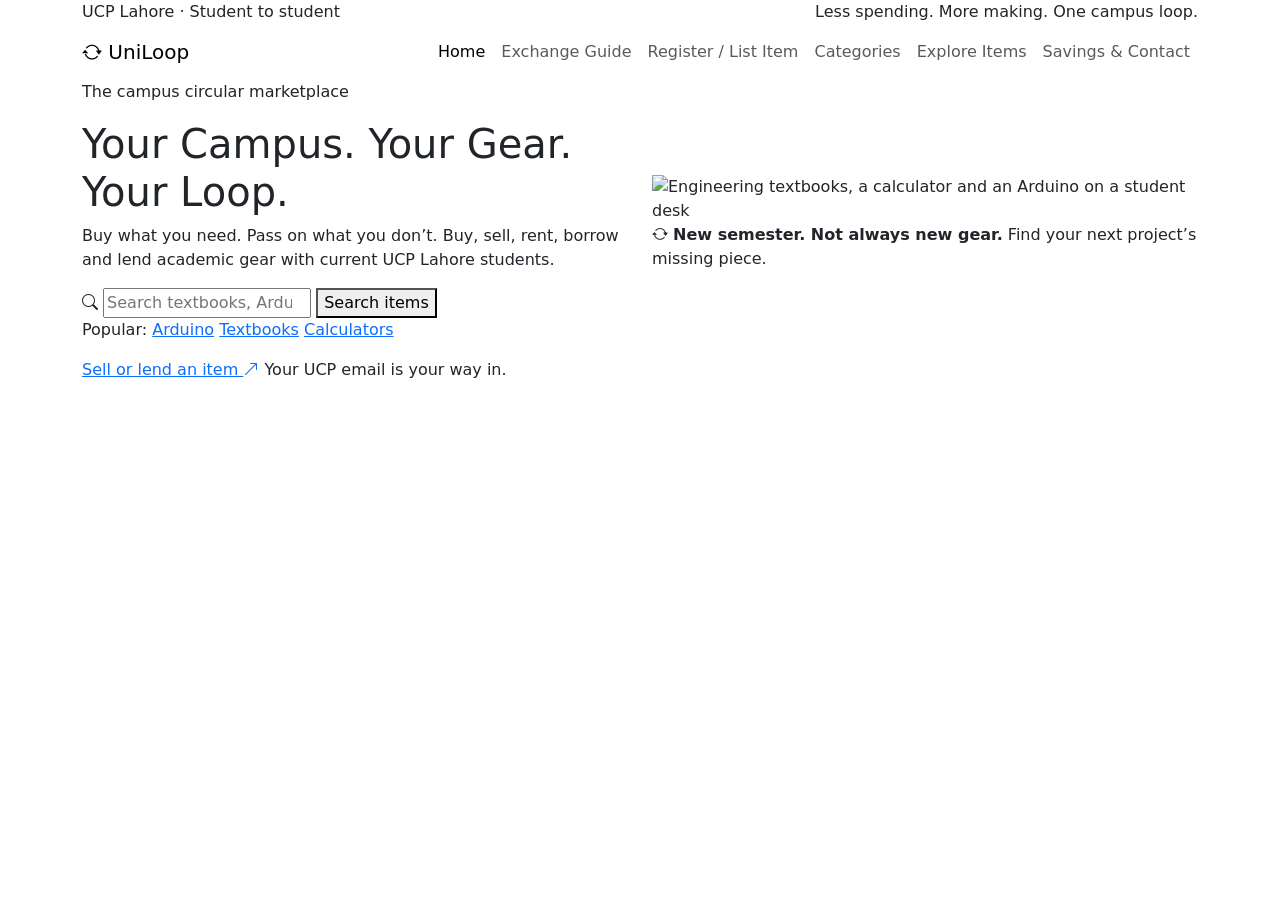
==== index.html @ 774e0bed "Added top bar, navbar and hero section to home page" ====
<!DOCTYPE html>
<html lang="en">

<head>
    <meta charset="UTF-8">
    <meta name="viewport" content="width=device-width, initial-scale=1">
    <title>UniLoop | Home</title>
    <meta name="description" content="UniLoop is a student-to-student marketplace for current UCP Lahore students.">

    <!-- Fonts, Bootstrap and Bootstrap Icons -->
    <link rel="preconnect" href="https://fonts.googleapis.com">
    <link rel="preconnect" href="https://fonts.gstatic.com" crossorigin>
    <link href="https://fonts.googleapis.com/css2?family=Inter:wght@400;500;600;700;800&display=swap" rel="stylesheet">
    <link href="https://cdn.jsdelivr.net/npm/bootstrap@5.3.3/dist/css/bootstrap.min.css" rel="stylesheet">
    <link href="https://cdn.jsdelivr.net/npm/bootstrap-icons@1.11.3/font/bootstrap-icons.min.css" rel="stylesheet">

    <!-- Index.html own stylesheet -->
    <link rel="stylesheet" href="css/home.css">
</head>

<body>

    <!-- PART 1: Top bar, navigation and hero -->

    <div class="topbar">
        <div class="container d-flex justify-content-between align-items-center">
            <span class="topbar-left">UCP Lahore · Student to student</span>
            <span class="topbar-right d-none d-md-inline">Less spending. More making. One campus loop.</span>
        </div>
    </div>

    <header class="site-header">
        <nav class="navbar navbar-expand-lg">
            <div class="container">
                <a class="navbar-brand brand" href="index.html">
                    <span class="brand-mark"><i class="bi bi-arrow-repeat"></i></span>
                    <span class="brand-name">UniLoop</span>
                </a>

                <button class="navbar-toggler" type="button" data-bs-toggle="collapse" data-bs-target="#mainNav"
                    aria-controls="mainNav" aria-expanded="false" aria-label="Toggle navigation">
                    <span class="navbar-toggler-icon"></span>
                </button>

                <div class="collapse navbar-collapse" id="mainNav">
                    <ul class="navbar-nav ms-auto">
                        <li class="nav-item"><a class="nav-link active" aria-current="page" href="index.html">Home</a>
                        </li>
                        <li class="nav-item"><a class="nav-link" href="media.html">Exchange Guide</a></li>
                        <li class="nav-item"><a class="nav-link" href="register.html">Register / List Item</a></li>
                        <li class="nav-item"><a class="nav-link" href="services.html">Categories</a></li>
                        <li class="nav-item"><a class="nav-link" href="portfolio.html">Explore Items</a></li>
                        <li class="nav-item"><a class="nav-link" href="contact.html">Savings &amp; Contact</a></li>
                    </ul>
                </div>
            </div>
        </nav>
    </header>

    <main>

        <section class="hero">
            <div class="container">
                <div class="row align-items-center gy-5">

                    <div class="col-lg-6">
                        <p class="eyebrow">The campus circular marketplace</p>
                        <h1 class="hero-title">Your Campus. Your Gear. <span class="accent">Your Loop.</span></h1>
                        <p class="hero-lead">Buy what you need. Pass on what you don’t. Buy, sell, rent, borrow and lend
                            academic
                            gear with current UCP Lahore students.</p>

                        <form class="search-box" action="portfolio.html" role="search">
                            <i class="bi bi-search search-icon"></i>
                            <input type="search" class="search-input" name="q"
                                placeholder="Search textbooks, Arduino, calculators…" aria-label="Search items">
                            <button type="submit" class="btn-search">Search items</button>
                        </form>

                        <p class="popular">
                            <span class="popular-label">Popular:</span>
                            <a href="portfolio.html">Arduino</a>
                            <a href="portfolio.html">Textbooks</a>
                            <a href="portfolio.html">Calculators</a>
                        </p>

                        <div class="hero-actions">
                            <a href="register.html" class="btn-outline-soft">Sell or lend an item <i
                                    class="bi bi-arrow-up-right"></i></a>
                            <span class="hero-hint">Your UCP email is your way in.</span>
                        </div>
                    </div>

                    <div class="col-lg-6">
                        <figure class="hero-figure">
                            <img src="images/Campus gear still life.png"
                                alt="Engineering textbooks, a calculator and an Arduino on a student desk"
                                class="hero-img">
                            <figcaption class="hero-note">
                                <span class="note-icon"><i class="bi bi-arrow-repeat"></i></span>
                                <span class="note-text">
                                    <strong>New semester. Not always new gear.</strong>
                                    <span>Find your next project’s missing piece.</span>
                                </span>
                            </figcaption>
                        </figure>
                    </div>

                </div>
            </div>
        </section>
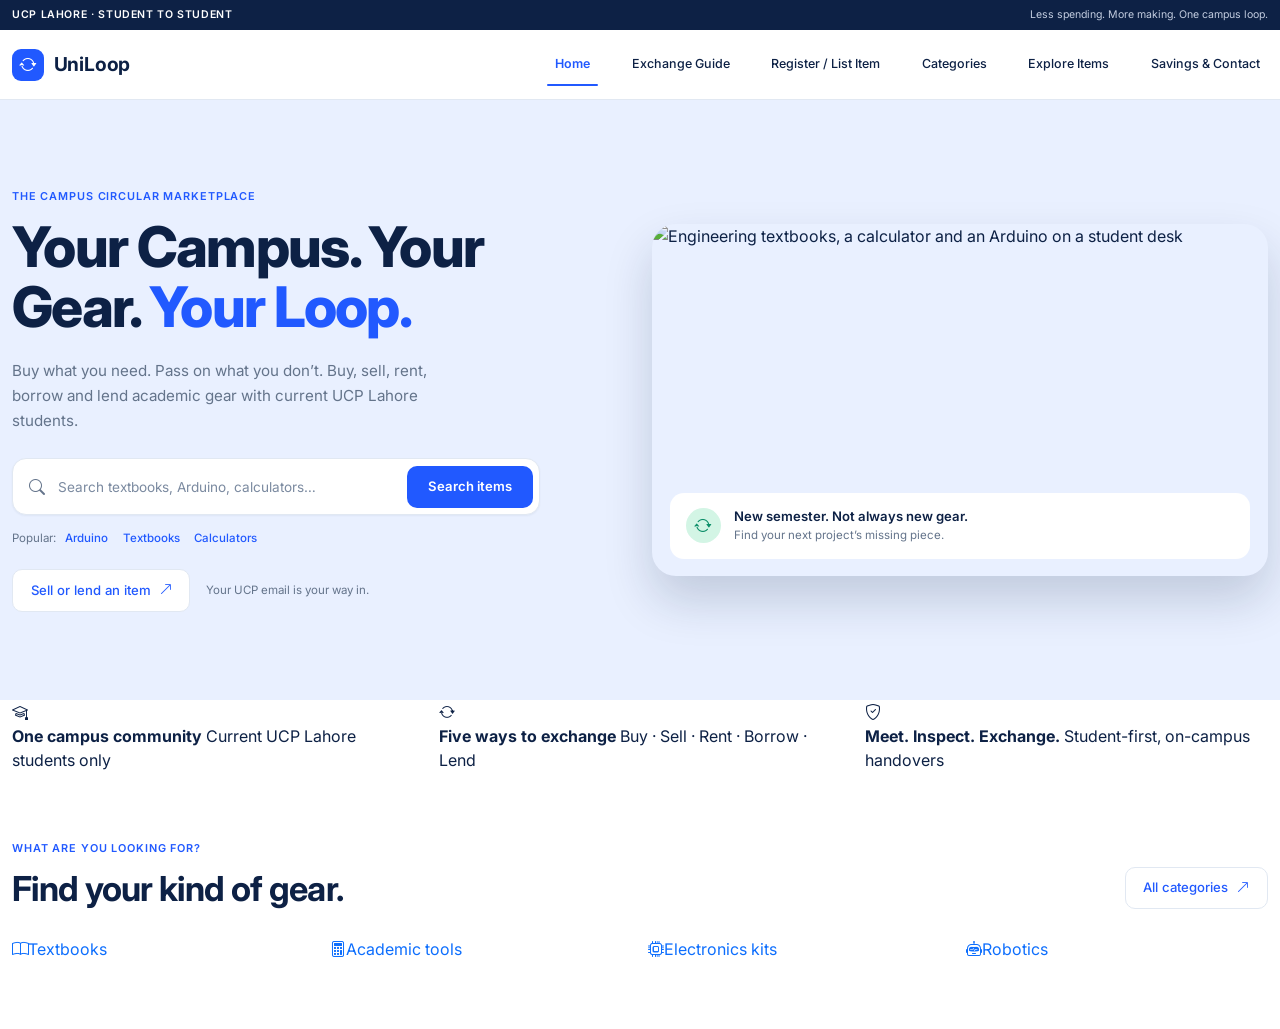
==== commit 4de4652e: "Added trust strip and category cards  with hover effect" ====
--- a/index.html
+++ b/index.html
@@ -108,4 +108,66 @@
 
                 </div>
             </div>
+        </section>
+
+        <!-- PART 2: Trust strip and categories -->
+
+        <section class="trust-strip">
+            <div class="container">
+                <div class="row gy-3">
+                    <div class="col-md-4">
+                        <div class="trust-item">
+                            <i class="bi bi-mortarboard trust-icon"></i>
+                            <div>
+                                <strong>One campus community</strong>
+                                <span>Current UCP Lahore students only</span>
+                            </div>
+                        </div>
+                    </div>
+                    <div class="col-md-4">
+                        <div class="trust-item">
+                            <i class="bi bi-arrow-repeat trust-icon"></i>
+                            <div>
+                                <strong>Five ways to exchange</strong>
+                                <span>Buy · Sell · Rent · Borrow · Lend</span>
+                            </div>
+                        </div>
+                    </div>
+                    <div class="col-md-4">
+                        <div class="trust-item">
+                            <i class="bi bi-shield-check trust-icon"></i>
+                            <div>
+                                <strong>Meet. Inspect. Exchange.</strong>
+                                <span>Student-first, on-campus handovers</span>
+                            </div>
+                        </div>
+                    </div>
+                </div>
+            </div>
+        </section>
+
+        <section class="section categories">
+            <div class="container">
+                <div class="section-head">
+                    <div>
+                        <p class="eyebrow">What are you looking for?</p>
+                        <h2 class="section-title">Find your kind of gear.</h2>
+                    </div>
+                    <a href="services.html" class="btn-outline-soft">All categories <i
+                            class="bi bi-arrow-up-right"></i></a>
+                </div>
+
+                <div class="row row-cols-2 row-cols-sm-3 row-cols-md-4 row-cols-lg-7 g-3">
+                    <div class="col"><a href="services.html" class="category-tile"><i
+                                class="bi bi-book"></i><span>Textbooks</span></a></div>
+                    <div class="col"><a href="services.html" class="category-tile"><i
+                                class="bi bi-calculator"></i><span>Academic
+                                tools</span></a></div>
+                    <div class="col"><a href="services.html" class="category-tile"><i
+                                class="bi bi-cpu"></i><span>Electronics
+                                kits</span></a></div>
+                    <div class="col"><a href="services.html" class="category-tile"><i
+                                class="bi bi-robot"></i><span>Robotics</span></a></div>
+                </div>
+            </div>
         </section>
--- a/css/home.css
+++ b/css/home.css
@@ -0,0 +1,369 @@
+/* home.css */
+
+/* Design tokens */
+:root {
+    --navy: #0d2145;
+    --blue: #2159ff;
+    --blue-dark: #1a47d1;
+    --ink: #0d2145;
+    --muted: #64748b;
+    --hero-bg: #e9f0ff;
+    --tile-bg: #f2f6fc;
+    --soft-bg: #f5f8fe;
+    --line: #e1e8f2;
+    --mint: #d3f5e5;
+    --mint-ink: #0b6b44;
+    --white: #ffffff;
+    --radius-lg: 22px;
+    --radius-md: 14px;
+    --radius-sm: 10px;
+    --shadow-soft: 0 1px 2px rgba(13, 33, 69, 0.05);
+    --shadow-lift: 0 18px 36px rgba(13, 33, 69, 0.14);
+}
+
+/* Base */
+html {
+    scroll-behavior: smooth;
+}
+
+body {
+    font-family: "Inter", system-ui, -apple-system, "Segoe UI", Roboto, sans-serif;
+    color: var(--ink);
+    background: var(--white);
+    -webkit-font-smoothing: antialiased;
+}
+
+a {
+    text-decoration: none;
+}
+
+.container {
+    max-width: 1280px;
+}
+
+img {
+    max-width: 100%;
+}
+
+:focus-visible {
+    outline: 3px solid var(--blue);
+    outline-offset: 3px;
+}
+
+/* Shared small pieces */
+.eyebrow {
+    font-size: 0.68rem;
+    font-weight: 600;
+    letter-spacing: 0.08em;
+    text-transform: uppercase;
+    color: var(--blue);
+    margin-bottom: 0.75rem;
+}
+
+.section {
+    padding: 4.25rem 0;
+}
+
+.section-head {
+    display: flex;
+    flex-wrap: wrap;
+    align-items: flex-end;
+    justify-content: space-between;
+    gap: 1rem;
+    margin-bottom: 1.75rem;
+}
+
+.section-title {
+    font-size: clamp(1.7rem, 3vw, 2.15rem);
+    font-weight: 700;
+    letter-spacing: -0.02em;
+    margin: 0;
+}
+
+.section-sub {
+    color: var(--muted);
+    font-size: 0.9rem;
+    margin: 0.5rem 0 0;
+}
+
+.btn-outline-soft {
+    display: inline-flex;
+    align-items: center;
+    gap: 0.5rem;
+    padding: 0.65rem 1.1rem;
+    font-size: 0.82rem;
+    font-weight: 500;
+    color: var(--blue);
+    background: var(--white);
+    border: 1px solid var(--line);
+    border-radius: var(--radius-sm);
+    white-space: nowrap;
+    transition: background 0.2s ease, border-color 0.2s ease, color 0.2s ease;
+}
+
+.btn-outline-soft:hover {
+    background: var(--blue);
+    border-color: var(--blue);
+    color: var(--white);
+}
+
+/* PART 1: Top bar, navigation, hero  */
+
+/* Top bar */
+.topbar {
+    background: var(--navy);
+    color: var(--white);
+    font-size: 0.66rem;
+    padding: 0.45rem 0;
+}
+
+.topbar-left {
+    font-weight: 600;
+    letter-spacing: 0.06em;
+    text-transform: uppercase;
+}
+
+.topbar-right {
+    color: #c3cde0;
+}
+
+/* Header and nav */
+.site-header {
+    background: var(--white);
+    position: sticky;
+    top: 0;
+    z-index: 1030;
+    border-bottom: 1px solid var(--line);
+}
+
+.site-header .navbar {
+    padding: 0.85rem 0;
+}
+
+.brand {
+    display: inline-flex;
+    align-items: center;
+    gap: 0.6rem;
+    color: var(--navy);
+    font-size: 1.2rem;
+    font-weight: 700;
+    letter-spacing: -0.01em;
+}
+
+.brand:hover {
+    color: var(--navy);
+}
+
+.brand-mark {
+    display: inline-flex;
+    align-items: center;
+    justify-content: center;
+    width: 2rem;
+    height: 2rem;
+    font-size: 1.1rem;
+    color: var(--white);
+    background: var(--blue);
+    border-radius: 9px;
+}
+
+.site-header .nav-link {
+    position: relative;
+    padding: 0.4rem 0;
+    margin-left: 1.6rem;
+    font-size: 0.78rem;
+    font-weight: 500;
+    color: var(--navy);
+}
+
+.site-header .nav-link:hover {
+    color: var(--blue);
+}
+
+.site-header .nav-link.active {
+    color: var(--blue);
+    font-weight: 600;
+}
+
+.site-header .nav-link.active::after {
+    content: "";
+    position: absolute;
+    left: 0;
+    right: 0;
+    bottom: -0.35rem;
+    height: 2px;
+    background: var(--blue);
+    border-radius: 2px;
+}
+
+.navbar-toggler {
+    border: 1px solid var(--line);
+}
+
+.navbar-toggler:focus {
+    box-shadow: 0 0 0 3px rgba(33, 89, 255, 0.25);
+}
+
+/* Hero */
+.hero {
+    background: var(--hero-bg);
+    padding: 5.5rem 0;
+}
+
+.hero-title {
+    max-width: 30rem;
+    font-size: clamp(2.4rem, 5vw, 3.5rem);
+    font-weight: 800;
+    line-height: 1.08;
+    letter-spacing: -0.03em;
+    margin-bottom: 1.25rem;
+}
+
+.hero-title .accent {
+    color: var(--blue);
+}
+
+.hero-lead {
+    max-width: 28rem;
+    font-size: 0.95rem;
+    line-height: 1.65;
+    color: var(--muted);
+    margin-bottom: 1.6rem;
+}
+
+/* Search */
+.search-box {
+    display: flex;
+    align-items: center;
+    max-width: 33rem;
+    padding: 0.4rem 0.4rem 0.4rem 1rem;
+    background: var(--white);
+    border: 1px solid var(--line);
+    border-radius: var(--radius-md);
+    box-shadow: var(--shadow-soft);
+}
+
+.search-box:focus-within {
+    border-color: var(--blue);
+    box-shadow: 0 0 0 3px rgba(33, 89, 255, 0.15);
+}
+
+.search-icon {
+    color: var(--muted);
+    margin-right: 0.7rem;
+}
+
+.search-input {
+    flex: 1;
+    min-width: 0;
+    border: 0;
+    outline: 0;
+    background: transparent;
+    font-size: 0.85rem;
+    color: var(--ink);
+}
+
+.search-input::placeholder {
+    color: #7b8aa0;
+}
+
+.btn-search {
+    border: 0;
+    padding: 0.7rem 1.3rem;
+    font-size: 0.82rem;
+    font-weight: 600;
+    color: var(--white);
+    background: var(--blue);
+    border-radius: var(--radius-sm);
+    transition: background 0.2s ease;
+}
+
+.btn-search:hover {
+    background: var(--blue-dark);
+}
+
+.popular {
+    margin: 0.9rem 0 1.4rem;
+    font-size: 0.72rem;
+}
+
+.popular-label {
+    color: var(--muted);
+    margin-right: 0.4rem;
+}
+
+.popular a {
+    color: var(--blue);
+    font-weight: 500;
+    margin-right: 0.7rem;
+}
+
+.popular a:hover {
+    text-decoration: underline;
+}
+
+.hero-actions {
+    display: flex;
+    flex-wrap: wrap;
+    align-items: center;
+    gap: 1rem;
+}
+
+.hero-hint {
+    font-size: 0.72rem;
+    color: var(--muted);
+}
+
+/* Hero image */
+.hero-figure {
+    position: relative;
+    margin: 0;
+    border-radius: 24px;
+    overflow: hidden;
+    box-shadow: 0 24px 48px rgba(13, 33, 69, 0.18);
+}
+
+.hero-img {
+    display: block;
+    width: 100%;
+    height: 22rem;
+    object-fit: cover;
+}
+
+.hero-note {
+    position: absolute;
+    left: 1.1rem;
+    right: 1.1rem;
+    bottom: 1.1rem;
+    display: flex;
+    align-items: center;
+    gap: 0.8rem;
+    padding: 0.9rem 1rem;
+    background: var(--white);
+    border-radius: var(--radius-md);
+}
+
+.note-icon {
+    display: inline-flex;
+    align-items: center;
+    justify-content: center;
+    flex-shrink: 0;
+    width: 2.2rem;
+    height: 2.2rem;
+    font-size: 1.1rem;
+    color: #0e8f6a;
+    background: var(--mint);
+    border-radius: 50%;
+}
+
+.note-text {
+    display: flex;
+    flex-direction: column;
+    font-size: 0.72rem;
+    color: var(--muted);
+}
+
+.note-text strong {
+    font-size: 0.82rem;
+    font-weight: 600;
+    color: var(--ink);
+}
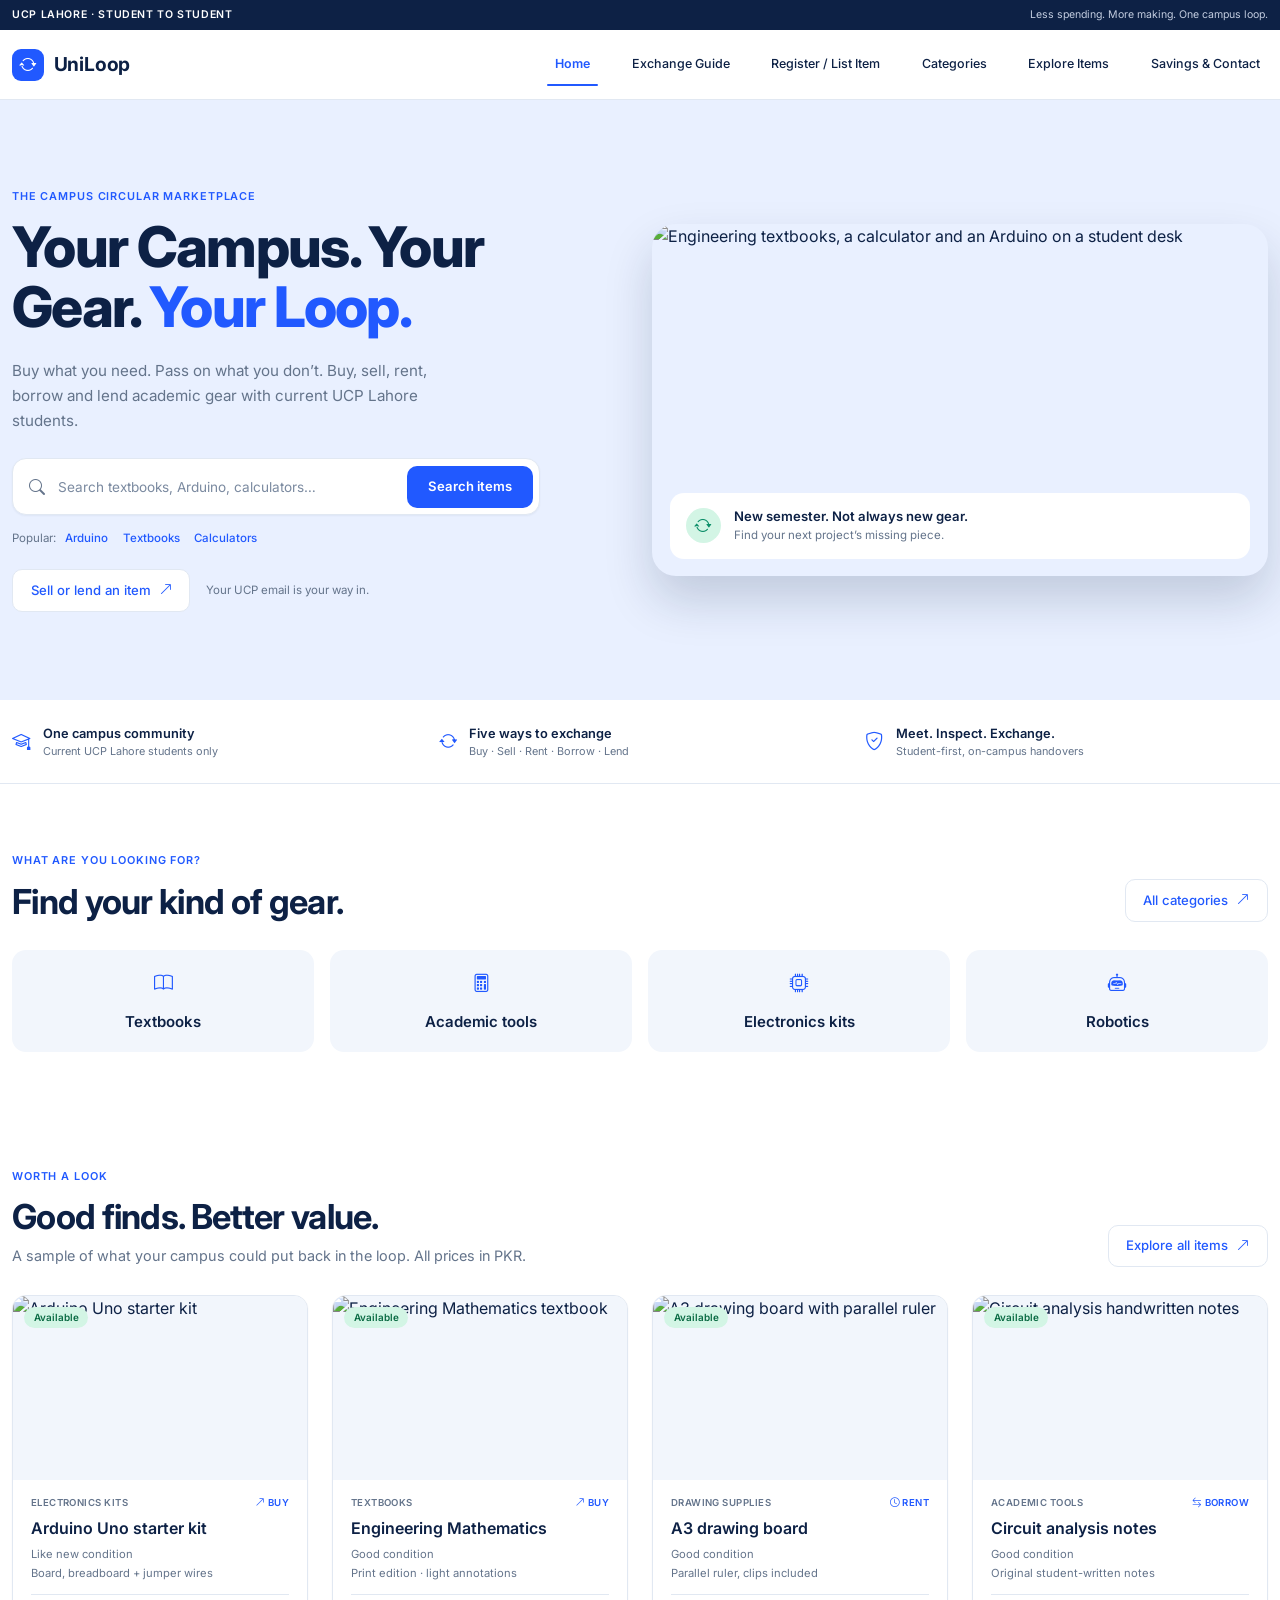
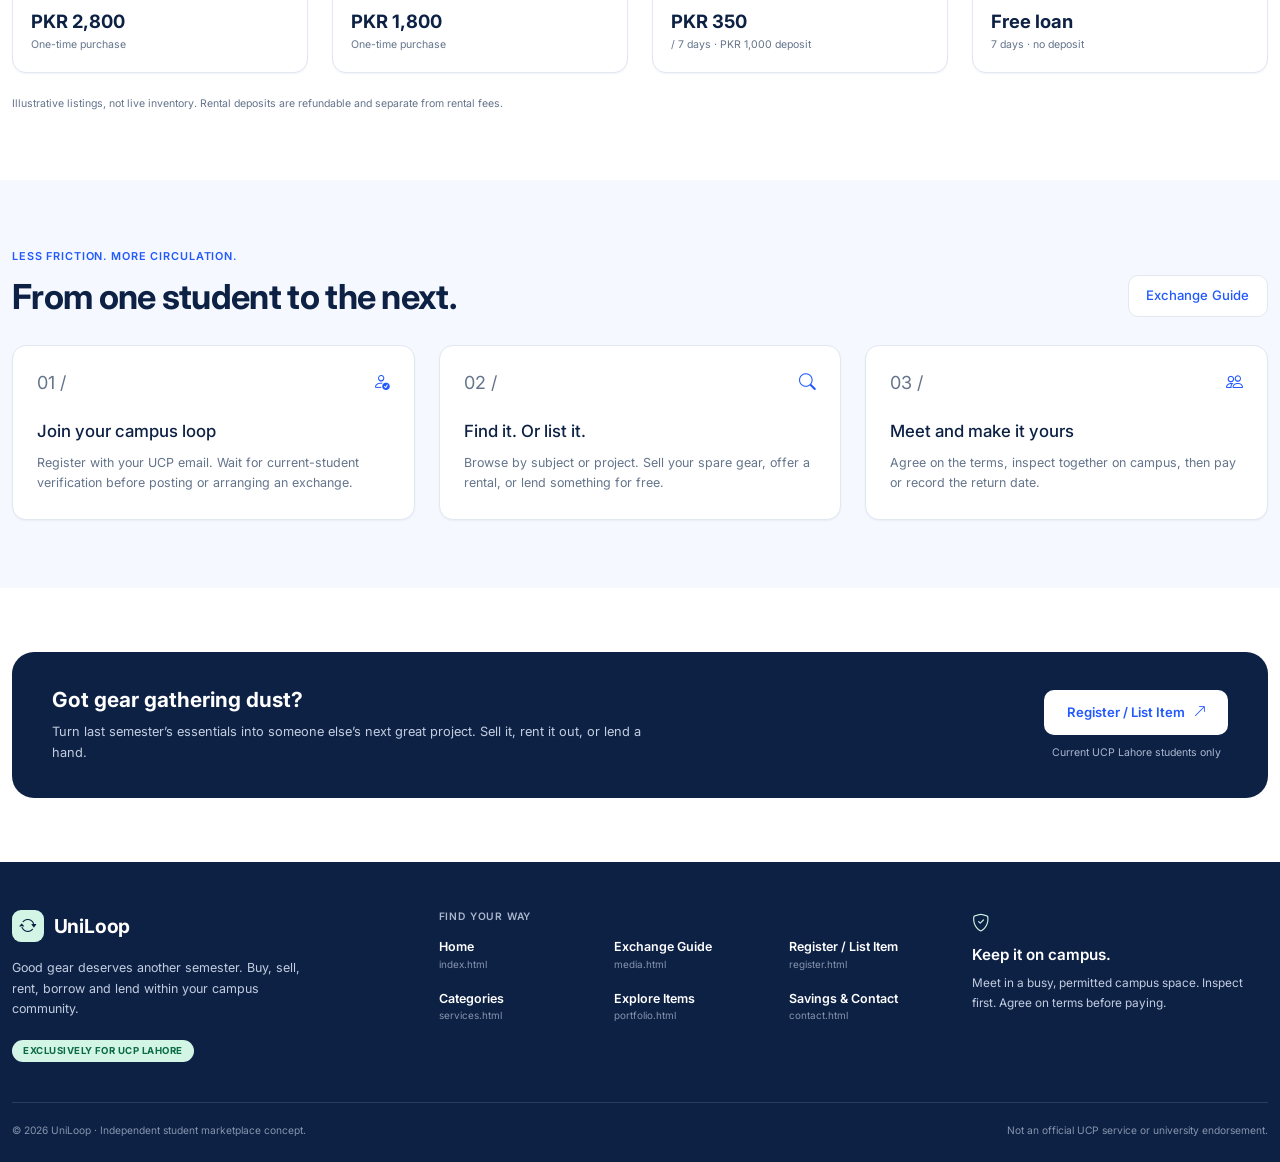
==== commit b46347b9: "Added hoverable item cards with images, exchange guide and footer with CSS styling." ====
--- a/index.html
+++ b/index.html
@@ -159,15 +159,242 @@
 
                 <div class="row row-cols-2 row-cols-sm-3 row-cols-md-4 row-cols-lg-7 g-3">
                     <div class="col"><a href="services.html" class="category-tile"><i
-                                class="bi bi-book"></i><span>Textbooks</span></a></div>
+                                class="bi bi-book"></i><span style="font-size: 15px;">Textbooks</span></a></div>
                     <div class="col"><a href="services.html" class="category-tile"><i
-                                class="bi bi-calculator"></i><span>Academic
+                                class="bi bi-calculator"></i><span style="font-size: 15px;">Academic
                                 tools</span></a></div>
                     <div class="col"><a href="services.html" class="category-tile"><i
-                                class="bi bi-cpu"></i><span>Electronics
+                                class="bi bi-cpu"></i><span style="font-size: 15px;">Electronics
                                 kits</span></a></div>
                     <div class="col"><a href="services.html" class="category-tile"><i
-                                class="bi bi-robot"></i><span>Robotics</span></a></div>
-                </div>
-            </div>
-        </section>+                                class="bi bi-robot"></i><span style="font-size: 15px;">Robotics</span></a></div>
+                </div>
+            </div>
+        </section>
+
+        <!-- PART 3: hoverable item cards  -->
+
+        <section class="section featured">
+            <div class="container">
+                <div class="section-head">
+                    <div>
+                        <p class="eyebrow">Worth a look</p>
+                        <h2 class="section-title">Good finds. Better value.</h2>
+                        <p class="section-sub">A sample of what your campus could put back in the loop. All prices in
+                            PKR.</p>
+                    </div>
+                    <a href="portfolio.html" class="btn-outline-soft">Explore all items <i
+                            class="bi bi-arrow-up-right"></i></a>
+                </div>
+
+                <div class="row row-cols-1 row-cols-sm-2 row-cols-lg-4 g-4">
+
+                    <div class="col">
+                        <article class="item-card">
+                            <div class="item-media">
+                                <span class="badge-available">Available</span>
+                                <img src="images/1arduino.png" alt="Arduino Uno starter kit" class="item-img">
+                            </div>
+                            <div class="item-body">
+                                <div class="item-meta">
+                                    <span class="item-category">Electronics kits</span>
+                                    <span class="item-type"><i class="bi bi-arrow-up-right"></i> Buy</span>
+                                </div>
+                                <h3 class="item-title">Arduino Uno starter kit</h3>
+                                <p class="item-detail">Like new condition</p>
+                                <p class="item-detail">Board, breadboard + jumper wires</p>
+                                <hr class="item-divider">
+                                <p class="item-price">PKR 2,800</p>
+                                <p class="item-note">One-time purchase</p>
+                            </div>
+                        </article>
+                    </div>
+
+                    <div class="col">
+                        <article class="item-card">
+                            <div class="item-media">
+                                <span class="badge-available">Available</span>
+                                <img src="images/2books.png" alt="Engineering Mathematics textbook" class="item-img">
+                            </div>
+                            <div class="item-body">
+                                <div class="item-meta">
+                                    <span class="item-category">Textbooks</span>
+                                    <span class="item-type"><i class="bi bi-arrow-up-right"></i> Buy</span>
+                                </div>
+                                <h3 class="item-title">Engineering Mathematics</h3>
+                                <p class="item-detail">Good condition</p>
+                                <p class="item-detail">Print edition · light annotations</p>
+                                <hr class="item-divider">
+                                <p class="item-price">PKR 1,800</p>
+                                <p class="item-note">One-time purchase</p>
+                            </div>
+                        </article>
+                    </div>
+
+                    <div class="col">
+                        <article class="item-card">
+                            <div class="item-media">
+                                <span class="badge-available">Available</span>
+                                <img src="images/3A3Drawingboard.png" alt="A3 drawing board with parallel ruler"
+                                    class="item-img">
+                            </div>
+                            <div class="item-body">
+                                <div class="item-meta">
+                                    <span class="item-category">Drawing supplies</span>
+                                    <span class="item-type"><i class="bi bi-clock"></i> Rent</span>
+                                </div>
+                                <h3 class="item-title">A3 drawing board</h3>
+                                <p class="item-detail">Good condition</p>
+                                <p class="item-detail">Parallel ruler, clips included</p>
+                                <hr class="item-divider">
+                                <p class="item-price">PKR 350</p>
+                                <p class="item-note">/ 7 days · PKR 1,000 deposit</p>
+                            </div>
+                        </article>
+                    </div>
+
+                    <div class="col">
+                        <article class="item-card">
+                            <div class="item-media">
+                                <span class="badge-available">Available</span>
+                                <img src="images/4CircuitAnalysisNotes.png" alt="Circuit analysis handwritten notes"
+                                    class="item-img">
+                            </div>
+                            <div class="item-body">
+                                <div class="item-meta">
+                                    <span class="item-category">Academic tools</span>
+                                    <span class="item-type"><i class="bi bi-arrow-left-right"></i> Borrow</span>
+                                </div>
+                                <h3 class="item-title">Circuit analysis notes</h3>
+                                <p class="item-detail">Good condition</p>
+                                <p class="item-detail">Original student-written notes</p>
+                                <hr class="item-divider">
+                                <p class="item-price">Free loan</p>
+                                <p class="item-note">7 days · no deposit</p>
+                            </div>
+                        </article>
+                    </div>
+
+                </div>
+
+                <p class="fine-print">Illustrative listings, not live inventory. Rental deposits are refundable and
+                    separate
+                    from rental fees.</p>
+            </div>
+        </section>
+
+        <!--  PART 4: How it works, call to action and footer  -->
+
+        <section class="section steps">
+            <div class="container">
+                <div class="section-head">
+                    <div>
+                        <p class="eyebrow">Less friction. More circulation.</p>
+                        <h2 class="section-title">From one student to the next.</h2>
+                    </div>
+                    <a href="media.html" class="btn-outline-soft">Exchange Guide</a>
+                </div>
+
+                <div class="row g-4">
+                    <div class="col-md-4">
+                        <div class="step-card">
+                            <div class="step-top"><span style="font-size: large;" class="step-no">01 /</span><i
+                                    class="bi bi-person-check"></i></div>
+                            <h3 class="step-title">Join your campus loop</h3>
+                            <p class="step-text">Register with your UCP email. Wait for current-student verification
+                                before posting or
+                                arranging an exchange.</p>
+                        </div>
+                    </div>
+                    <div class="col-md-4">
+                        <div class="step-card">
+                            <div class="step-top"><span style="font-size: large;" class="step-no">02 /</span><i
+                                    class="bi bi-search"></i></div>
+                            <h3 class="step-title">Find it. Or list it.</h3>
+                            <p class="step-text">Browse by subject or project. Sell your spare gear, offer a rental, or
+                                lend something
+                                for free.</p>
+                        </div>
+                    </div>
+                    <div class="col-md-4">
+                        <div class="step-card">
+                            <div class="step-top"><span style="font-size: large;" class="step-no">03 /</span><i
+                                    class="bi bi-people"></i></div>
+                            <h3 class="step-title">Meet and make it yours</h3>
+                            <p class="step-text">Agree on the terms, inspect together on campus, then pay or record the
+                                return date.
+                            </p>
+                        </div>
+                    </div>
+                </div>
+            </div>
+        </section>
+
+        <section class="cta-section">
+            <div class="container">
+                <div class="cta-band">
+                    <div class="cta-copy">
+                        <h2>Got gear gathering dust?</h2>
+                        <p>Turn last semester’s essentials into someone else’s next great project. Sell it, rent it out,
+                            or lend a
+                            hand.</p>
+                    </div>
+                    <div class="cta-action">
+                        <a href="register.html" class="btn-light-solid">Register / List Item <i
+                                class="bi bi-arrow-up-right"></i></a>
+                        <span>Current UCP Lahore students only</span>
+                    </div>
+                </div>
+            </div>
+        </section>
+
+    </main>
+
+    <footer class="site-footer">
+        <div class="container">
+            <div class="row gy-5">
+
+                <div class="col-lg-4">
+                    <a class="brand brand-footer" href="index.html">
+                        <span class="brand-mark"><i class="bi bi-arrow-repeat"></i></span>
+                        <span class="brand-name">UniLoop</span>
+                    </a>
+                    <p class="footer-text">Good gear deserves another semester. Buy, sell, rent, borrow and lend within
+                        your
+                        campus community.</p>
+                    <span class="footer-pill">Exclusively for UCP Lahore</span>
+                </div>
+
+                <div class="col-lg-5">
+                    <h4 class="footer-heading">Find your way</h4>
+                    <ul class="footer-links">
+                        <li><a href="index.html">Home<small>index.html</small></a></li>
+                        <li><a href="media.html">Exchange Guide<small>media.html</small></a></li>
+                        <li><a href="register.html">Register / List Item<small>register.html</small></a></li>
+                        <li><a href="services.html">Categories<small>services.html</small></a></li>
+                        <li><a href="portfolio.html">Explore Items<small>portfolio.html</small></a></li>
+                        <li><a href="contact.html">Savings &amp; Contact<small>contact.html</small></a></li>
+                    </ul>
+                </div>
+
+                <div class="col-lg-3">
+                    <div class="footer-safe">
+                        <i class="bi bi-shield-check"></i>
+                        <h4>Keep it on campus.</h4>
+                        <p>Meet in a busy, permitted campus space. Inspect first. Agree on terms before paying.</p>
+                    </div>
+                </div>
+
+            </div>
+
+            <div class="footer-bottom">
+                <span>© 2026 UniLoop · Independent student marketplace concept.</span>
+                <span>Not an official UCP service or university endorsement.</span>
+            </div>
+        </div>
+    </footer>
+
+    <script src="https://cdn.jsdelivr.net/npm/bootstrap@5.3.3/dist/js/bootstrap.bundle.min.js"></script>
+</body>
+
+</html>
--- a/css/home.css
+++ b/css/home.css
@@ -366,4 +366,468 @@
     font-size: 0.82rem;
     font-weight: 600;
     color: var(--ink);
+}
+
+
+/* PART 2: Trust strip and categories */
+
+.trust-strip {
+    padding: 1.5rem 0;
+    border-bottom: 1px solid var(--line);
+}
+
+.trust-item {
+    display: flex;
+    align-items: center;
+    gap: 0.8rem;
+}
+
+.trust-icon {
+    font-size: 1.15rem;
+    color: var(--blue);
+}
+
+.trust-item div {
+    display: flex;
+    flex-direction: column;
+}
+
+.trust-item strong {
+    font-size: 0.8rem;
+    font-weight: 600;
+}
+
+.trust-item span {
+    font-size: 0.68rem;
+    color: var(--muted);
+}
+
+.category-tile {
+    display: flex;
+    flex-direction: column;
+    align-items: center;
+    justify-content: center;
+    gap: 0.9rem;
+    height: 100%;
+    min-height: 4.9rem;
+    padding: 1.2rem 0.6rem;
+    text-align: center;
+    color: var(--ink);
+    background: var(--tile-bg);
+    border: 1px solid transparent;
+    border-radius: var(--radius-md);
+    transition: transform 0.2s ease, background 0.2s ease, border-color 0.2s ease;
+}
+
+.category-tile i {
+    font-size: 1.15rem;
+    color: var(--blue);
+}
+
+.category-tile span {
+    font-size: 0.7rem;
+    font-weight: 600;
+    line-height: 1.3;
+}
+
+.category-tile:hover {
+    transform: translateY(-3px);
+    background: var(--white);
+    border-color: var(--blue);
+    color: var(--ink);
+}
+
+
+/* PART 3: Worth a look (hoverable item cards)  */
+
+.featured {
+    padding-top: 3rem;
+}
+
+.item-card {
+    height: 100%;
+    background: var(--white);
+    border: 1px solid var(--line);
+    border-radius: var(--radius-md);
+    overflow: hidden;
+    box-shadow: var(--shadow-soft);
+    cursor: pointer;
+    transition: transform 0.3s ease, box-shadow 0.3s ease, border-color 0.3s ease;
+}
+
+.item-card:hover,
+.item-card:focus-within {
+    transform: translateY(-8px);
+    border-color: var(--blue);
+    box-shadow: var(--shadow-lift);
+}
+
+.item-media {
+    position: relative;
+    height: 11.5rem;
+    overflow: hidden;
+    background: var(--tile-bg);
+}
+
+.item-img {
+    display: block;
+    width: 100%;
+    height: 100%;
+    object-fit: cover;
+    transition: transform 0.5s ease;
+}
+
+.item-card:hover .item-img {
+    transform: scale(1.08);
+}
+
+.badge-available {
+    position: absolute;
+    top: 0.7rem;
+    left: 0.7rem;
+    z-index: 1;
+    padding: 0.2rem 0.6rem;
+    font-size: 0.62rem;
+    font-weight: 600;
+    color: var(--mint-ink);
+    background: var(--mint);
+    border-radius: 999px;
+}
+
+.item-body {
+    padding: 1rem 1.1rem 1.2rem;
+}
+
+.item-meta {
+    display: flex;
+    justify-content: space-between;
+    align-items: center;
+    margin-bottom: 0.55rem;
+    font-size: 0.6rem;
+    font-weight: 600;
+    letter-spacing: 0.05em;
+    text-transform: uppercase;
+}
+
+.item-category {
+    color: var(--muted);
+}
+
+.item-type {
+    color: var(--blue);
+    transition: transform 0.25s ease;
+}
+
+.item-card:hover .item-type {
+    transform: translateX(-3px);
+}
+
+.item-title {
+    font-size: 1rem;
+    font-weight: 600;
+    margin: 0 0 0.45rem;
+    transition: color 0.2s ease;
+}
+
+.item-card:hover .item-title {
+    color: var(--blue);
+}
+
+.item-detail {
+    margin: 0 0 0.15rem;
+    font-size: 0.7rem;
+    color: var(--muted);
+}
+
+.item-divider {
+    margin: 0.8rem 0;
+    border: 0;
+    border-top: 1px solid var(--line);
+    opacity: 1;
+}
+
+.item-price {
+    margin: 0;
+    font-size: 1.15rem;
+    font-weight: 700;
+}
+
+.item-note {
+    margin: 0.1rem 0 0;
+    font-size: 0.66rem;
+    color: var(--muted);
+}
+
+.fine-print {
+    margin: 1.4rem 0 0;
+    font-size: 0.66rem;
+    color: var(--muted);
+}
+
+/* PART 4: How it works, call to action, footer*/
+
+.steps {
+    background: var(--soft-bg);
+}
+
+.step-card {
+    height: 100%;
+    padding: 1.4rem 1.5rem 1.6rem;
+    background: var(--white);
+    border: 1px solid var(--line);
+    border-radius: var(--radius-md);
+    box-shadow: var(--shadow-soft);
+}
+
+.step-top {
+    display: flex;
+    justify-content: space-between;
+    align-items: center;
+    margin-bottom: 1.6rem;
+    font-size: 1.05rem;
+    color: var(--blue);
+}
+
+.step-no {
+    font-size: 0.72rem;
+    color: var(--muted);
+}
+
+.step-title {
+    font-size: 1.05rem;
+    font-weight: 500;
+    margin-bottom: 0.7rem;
+}
+
+.step-text {
+    margin: 0;
+    font-size: 0.78rem;
+    line-height: 1.65;
+    color: var(--muted);
+}
+
+/* Call to action */
+.cta-section {
+    padding: 4rem 0;
+}
+
+.cta-band {
+    display: flex;
+    flex-wrap: wrap;
+    align-items: center;
+    justify-content: space-between;
+    gap: 1.5rem;
+    padding: 2.2rem 2.5rem;
+    color: var(--white);
+    background: var(--navy);
+    border-radius: var(--radius-lg);
+}
+
+.cta-copy h2 {
+    font-size: 1.3rem;
+    font-weight: 700;
+    margin-bottom: 0.6rem;
+}
+
+.cta-copy p {
+    max-width: 38rem;
+    margin: 0;
+    font-size: 0.8rem;
+    line-height: 1.6;
+    color: #c3cde0;
+}
+
+.cta-action {
+    display: flex;
+    flex-direction: column;
+    align-items: center;
+    gap: 0.6rem;
+}
+
+.cta-action span {
+    font-size: 0.66rem;
+    color: #aab6cc;
+}
+
+.btn-light-solid {
+    display: inline-flex;
+    align-items: center;
+    gap: 0.5rem;
+    padding: 0.8rem 1.4rem;
+    font-size: 0.82rem;
+    font-weight: 600;
+    color: var(--blue);
+    background: var(--white);
+    border-radius: var(--radius-sm);
+    transition: transform 0.2s ease, box-shadow 0.2s ease;
+}
+
+.btn-light-solid:hover {
+    color: var(--blue-dark);
+    transform: translateY(-2px);
+    box-shadow: 0 10px 22px rgba(0, 0, 0, 0.25);
+}
+
+/* Footer */
+.site-footer {
+    padding: 3rem 0 1.5rem;
+    color: var(--white);
+    background: var(--navy);
+}
+
+.brand-footer {
+    color: var(--white);
+}
+
+.brand-footer:hover {
+    color: var(--white);
+}
+
+.brand-footer .brand-mark {
+    color: var(--navy);
+    background: var(--mint);
+}
+
+.footer-text {
+    max-width: 19rem;
+    margin: 1rem 0;
+    font-size: 0.78rem;
+    line-height: 1.65;
+    color: #c3cde0;
+}
+
+.footer-pill {
+    display: inline-block;
+    padding: 0.25rem 0.7rem;
+    font-size: 0.6rem;
+    font-weight: 700;
+    letter-spacing: 0.05em;
+    text-transform: uppercase;
+    color: var(--mint-ink);
+    background: var(--mint);
+    border-radius: 999px;
+}
+
+.footer-heading {
+    margin-bottom: 1rem;
+    font-size: 0.64rem;
+    font-weight: 600;
+    letter-spacing: 0.08em;
+    text-transform: uppercase;
+    color: #aab6cc;
+}
+
+.footer-links {
+    display: grid;
+    grid-template-columns: repeat(3, 1fr);
+    gap: 1.1rem 1rem;
+    margin: 0;
+    padding: 0;
+    list-style: none;
+}
+
+.footer-links a {
+    display: flex;
+    flex-direction: column;
+    font-size: 0.78rem;
+    font-weight: 600;
+    color: var(--white);
+}
+
+.footer-links a:hover {
+    color: #9db8ff;
+}
+
+.footer-links small {
+    font-size: 0.62rem;
+    font-weight: 400;
+    color: #8795ad;
+}
+
+.footer-safe i {
+    font-size: 1.1rem;
+    color: var(--mint);
+}
+
+.footer-safe h4 {
+    margin: 0.6rem 0;
+    font-size: 0.95rem;
+    font-weight: 600;
+}
+
+.footer-safe p {
+    margin: 0;
+    font-size: 0.74rem;
+    line-height: 1.65;
+    color: #c3cde0;
+}
+
+.footer-bottom {
+    display: flex;
+    flex-wrap: wrap;
+    justify-content: space-between;
+    gap: 0.5rem;
+    margin-top: 2.5rem;
+    padding-top: 1.2rem;
+    font-size: 0.64rem;
+    color: #8795ad;
+    border-top: 1px solid rgba(255, 255, 255, 0.12);
+}
+
+/* Responsive tweaks   */
+
+@media (max-width: 991.98px) {
+    .hero {
+        padding: 3.5rem 0;
+    }
+
+    .hero-img {
+        height: 18rem;
+    }
+
+    .site-header .nav-link {
+        margin-left: 0;
+        padding: 0.6rem 0;
+    }
+
+    .site-header .nav-link.active::after {
+        display: none;
+    }
+
+    .footer-links {
+        grid-template-columns: repeat(2, 1fr);
+    }
+}
+
+@media (max-width: 575.98px) {
+    .section {
+        padding: 3rem 0;
+    }
+
+    .cta-band {
+        padding: 1.6rem;
+    }
+
+    .cta-action {
+        align-items: flex-start;
+    }
+
+    .footer-links {
+        grid-template-columns: 1fr 1fr;
+    }
+}
+
+@media (prefers-reduced-motion: reduce) {
+    html {
+        scroll-behavior: auto;
+    }
+
+    * {
+        transition: none !important;
+    }
+
+    .item-card:hover,
+    .category-tile:hover {
+        transform: none;
+    }
 }
